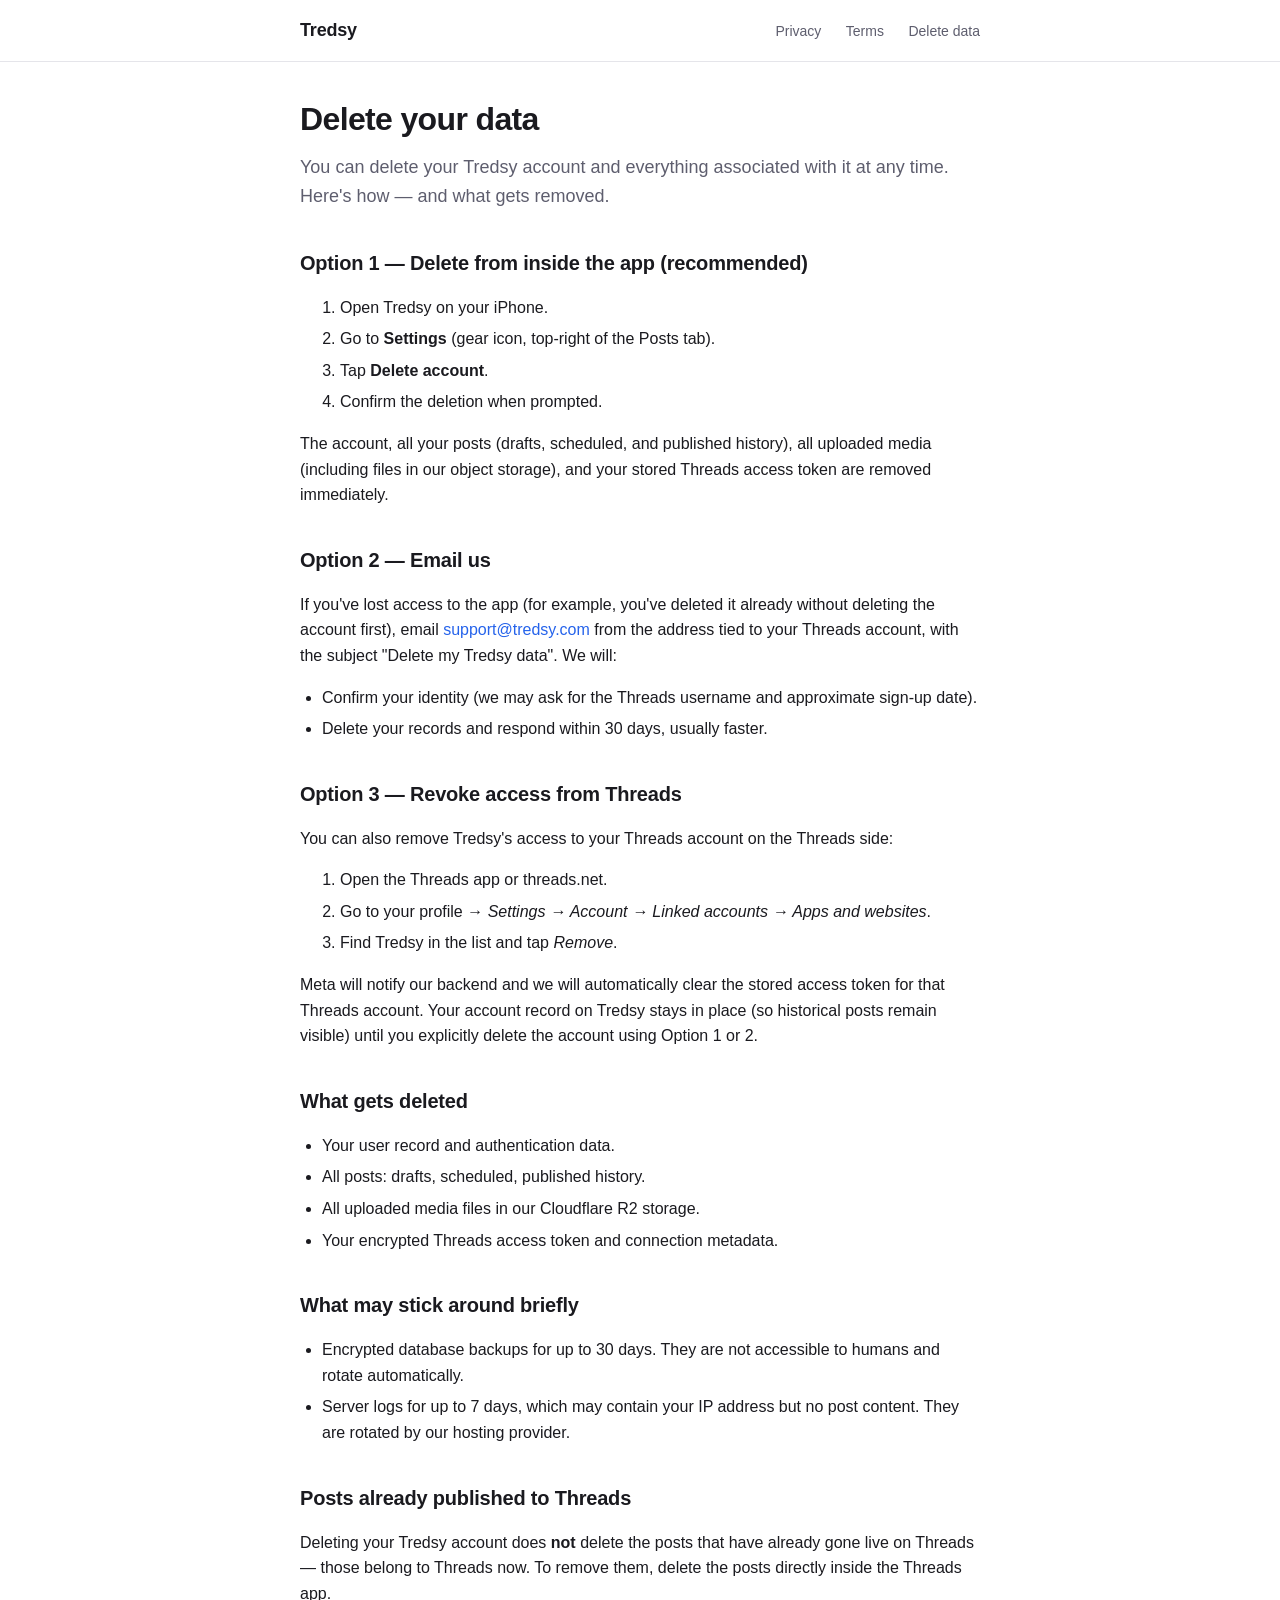
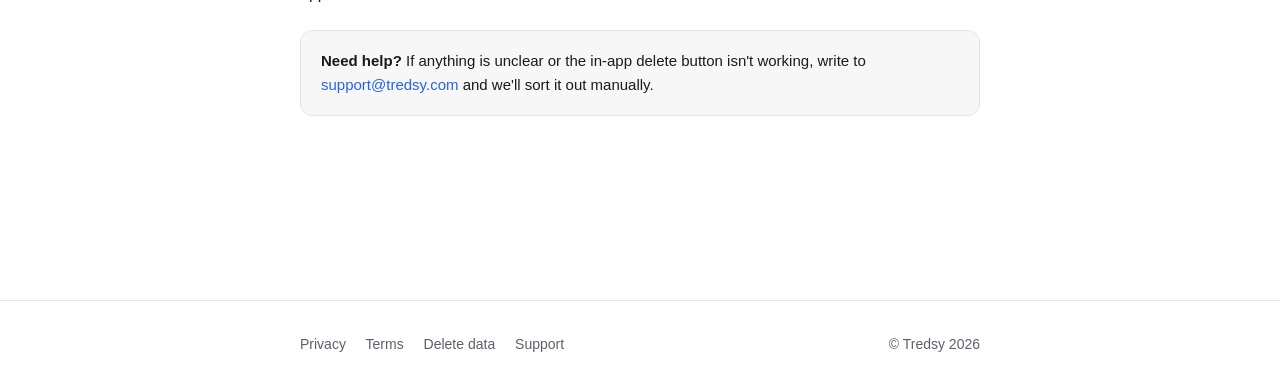
==== delete.html @ a8c064f0 "Initial site: landing + privacy + terms + delete Static HTML, single stylesheet, no framework. Deplo" ====
<!DOCTYPE html>
<html lang="en">
<head>
  <meta charset="UTF-8" />
  <meta name="viewport" content="width=device-width, initial-scale=1" />
  <title>Delete your data — Tredsy</title>
  <meta name="description" content="How to delete your Tredsy account and all associated data." />
  <link rel="stylesheet" href="/styles.css" />
</head>
<body>
  <header class="site-header">
    <div class="inner">
      <a class="brand" href="/">Tredsy</a>
      <nav>
        <a href="/privacy.html">Privacy</a>
        <a href="/terms.html">Terms</a>
        <a href="/delete.html">Delete data</a>
      </nav>
    </div>
  </header>

  <main class="container">
    <h1>Delete your data</h1>
    <p class="lead">
      You can delete your Tredsy account and everything associated with it
      at any time. Here's how — and what gets removed.
    </p>

    <h2>Option 1 — Delete from inside the app (recommended)</h2>
    <ol>
      <li>Open Tredsy on your iPhone.</li>
      <li>Go to <strong>Settings</strong> (gear icon, top-right of the Posts tab).</li>
      <li>Tap <strong>Delete account</strong>.</li>
      <li>Confirm the deletion when prompted.</li>
    </ol>
    <p>
      The account, all your posts (drafts, scheduled, and published
      history), all uploaded media (including files in our object storage),
      and your stored Threads access token are removed immediately.
    </p>

    <h2>Option 2 — Email us</h2>
    <p>
      If you've lost access to the app (for example, you've deleted it
      already without deleting the account first), email
      <a href="mailto:support@tredsy.com">support@tredsy.com</a> from the
      address tied to your Threads account, with the subject
      "Delete my Tredsy data". We will:
    </p>
    <ul>
      <li>Confirm your identity (we may ask for the Threads username and approximate sign-up date).</li>
      <li>Delete your records and respond within 30 days, usually faster.</li>
    </ul>

    <h2>Option 3 — Revoke access from Threads</h2>
    <p>
      You can also remove Tredsy's access to your Threads account on the
      Threads side:
    </p>
    <ol>
      <li>Open the Threads app or threads.net.</li>
      <li>Go to your profile → <em>Settings → Account → Linked accounts → Apps and websites</em>.</li>
      <li>Find Tredsy in the list and tap <em>Remove</em>.</li>
    </ol>
    <p>
      Meta will notify our backend and we will automatically clear the
      stored access token for that Threads account. Your account record on
      Tredsy stays in place (so historical posts remain visible) until you
      explicitly delete the account using Option 1 or 2.
    </p>

    <h2>What gets deleted</h2>
    <ul>
      <li>Your user record and authentication data.</li>
      <li>All posts: drafts, scheduled, published history.</li>
      <li>All uploaded media files in our Cloudflare R2 storage.</li>
      <li>Your encrypted Threads access token and connection metadata.</li>
    </ul>

    <h2>What may stick around briefly</h2>
    <ul>
      <li>
        Encrypted database backups for up to 30 days. They are not
        accessible to humans and rotate automatically.
      </li>
      <li>
        Server logs for up to 7 days, which may contain your IP address but
        no post content. They are rotated by our hosting provider.
      </li>
    </ul>

    <h2>Posts already published to Threads</h2>
    <p>
      Deleting your Tredsy account does <strong>not</strong> delete the
      posts that have already gone live on Threads — those belong to
      Threads now. To remove them, delete the posts directly inside the
      Threads app.
    </p>

    <div class="callout">
      <strong>Need help?</strong> If anything is unclear or the in-app
      delete button isn't working, write to
      <a href="mailto:support@tredsy.com">support@tredsy.com</a> and we'll
      sort it out manually.
    </div>
  </main>

  <footer class="site-footer">
    <div class="inner">
      <div>
        <a href="/privacy.html">Privacy</a>
        <a href="/terms.html">Terms</a>
        <a href="/delete.html">Delete data</a>
        <a href="mailto:support@tredsy.com">Support</a>
      </div>
      <div>© Tredsy 2026</div>
    </div>
  </footer>
</body>
</html>
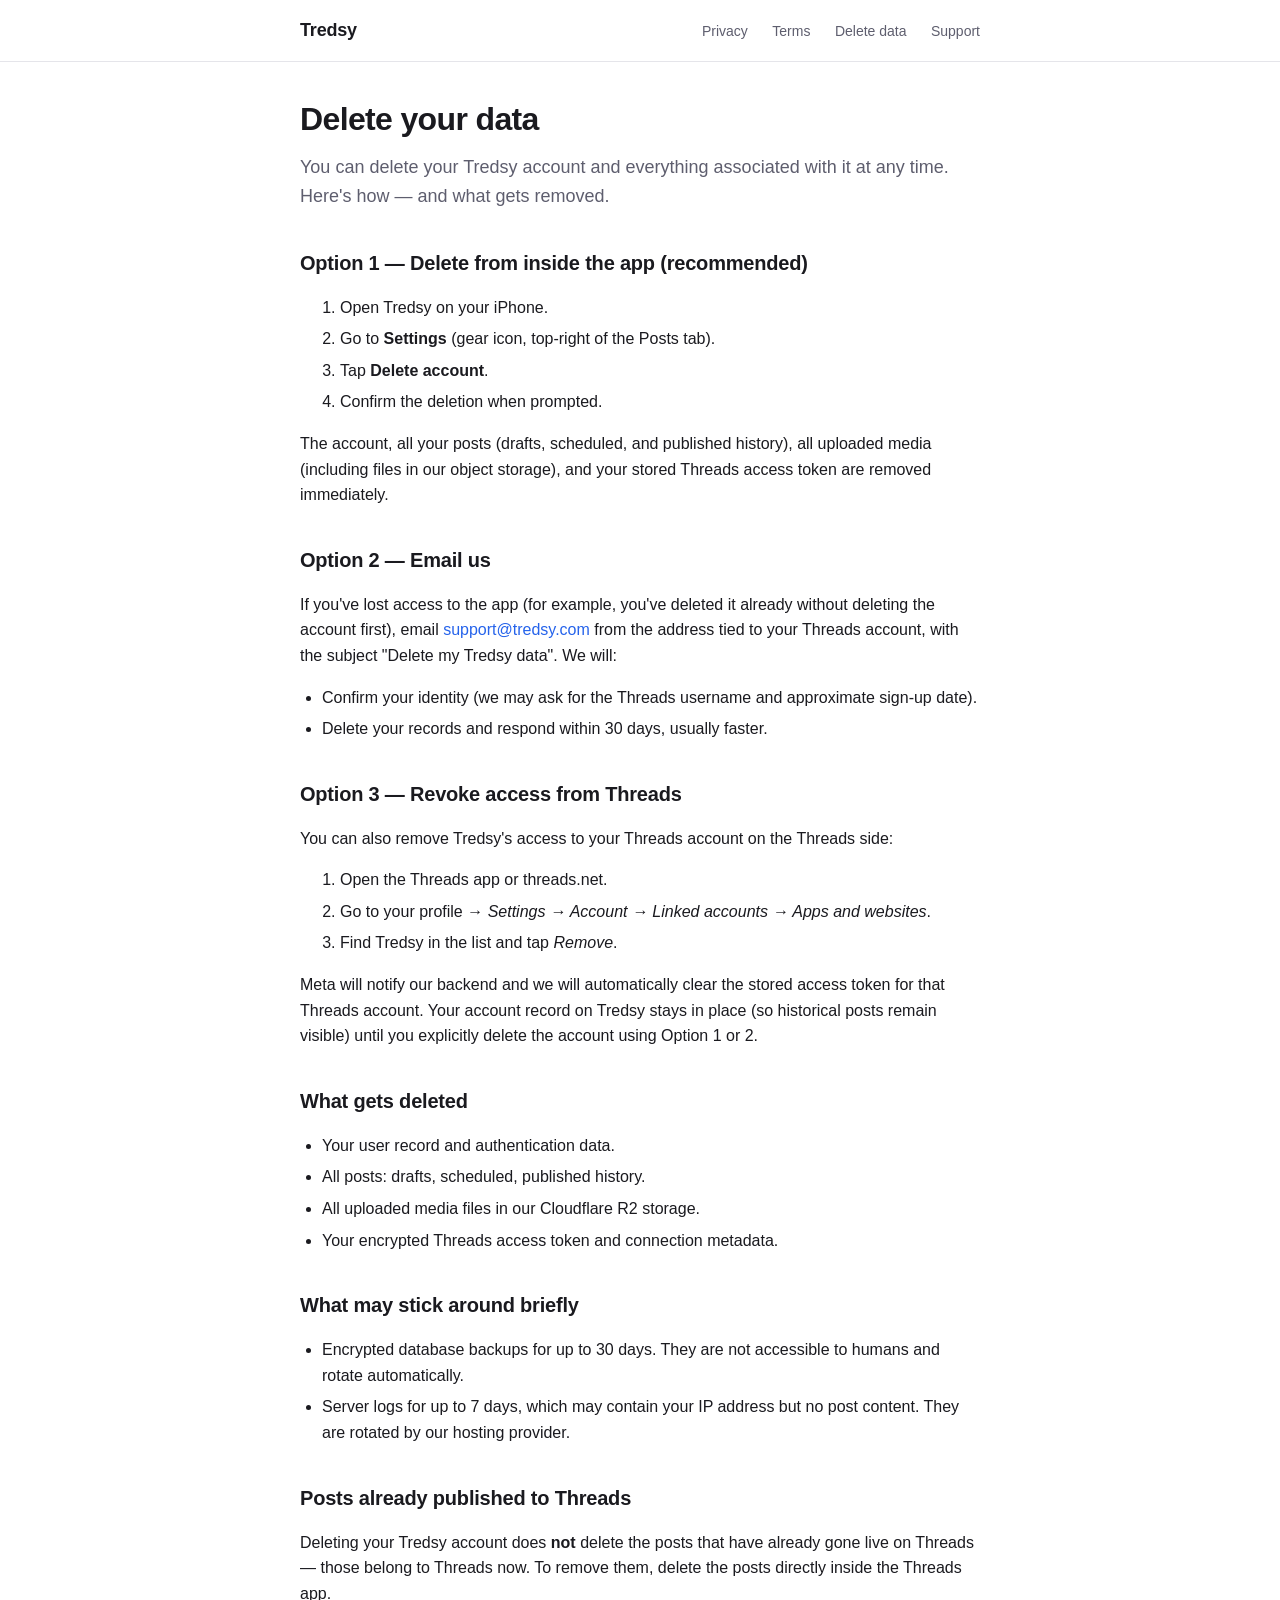
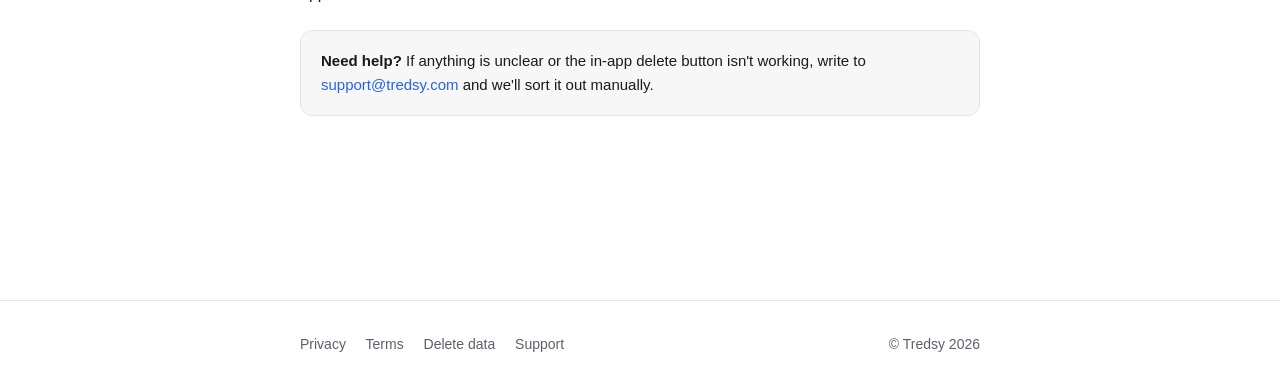
==== commit bb06d871: "Add /support.html with FAQ and link from nav/footer Apple App Store listing requires a Support URL; " ====
--- a/delete.html
+++ b/delete.html
@@ -5,6 +5,8 @@
   <meta name="viewport" content="width=device-width, initial-scale=1" />
   <title>Delete your data — Tredsy</title>
   <meta name="description" content="How to delete your Tredsy account and all associated data." />
+  <link rel="icon" type="image/png" href="/assets/tredsy-favicon.png" />
+  <link rel="apple-touch-icon" href="/assets/tredsy-app-icon.png" />
   <link rel="stylesheet" href="/styles.css" />
 </head>
 <body>
@@ -15,6 +17,7 @@
         <a href="/privacy.html">Privacy</a>
         <a href="/terms.html">Terms</a>
         <a href="/delete.html">Delete data</a>
+        <a href="/support.html">Support</a>
       </nav>
     </div>
   </header>
@@ -111,7 +114,7 @@
         <a href="/privacy.html">Privacy</a>
         <a href="/terms.html">Terms</a>
         <a href="/delete.html">Delete data</a>
-        <a href="mailto:support@tredsy.com">Support</a>
+        <a href="/support.html">Support</a>
       </div>
       <div>© Tredsy 2026</div>
     </div>
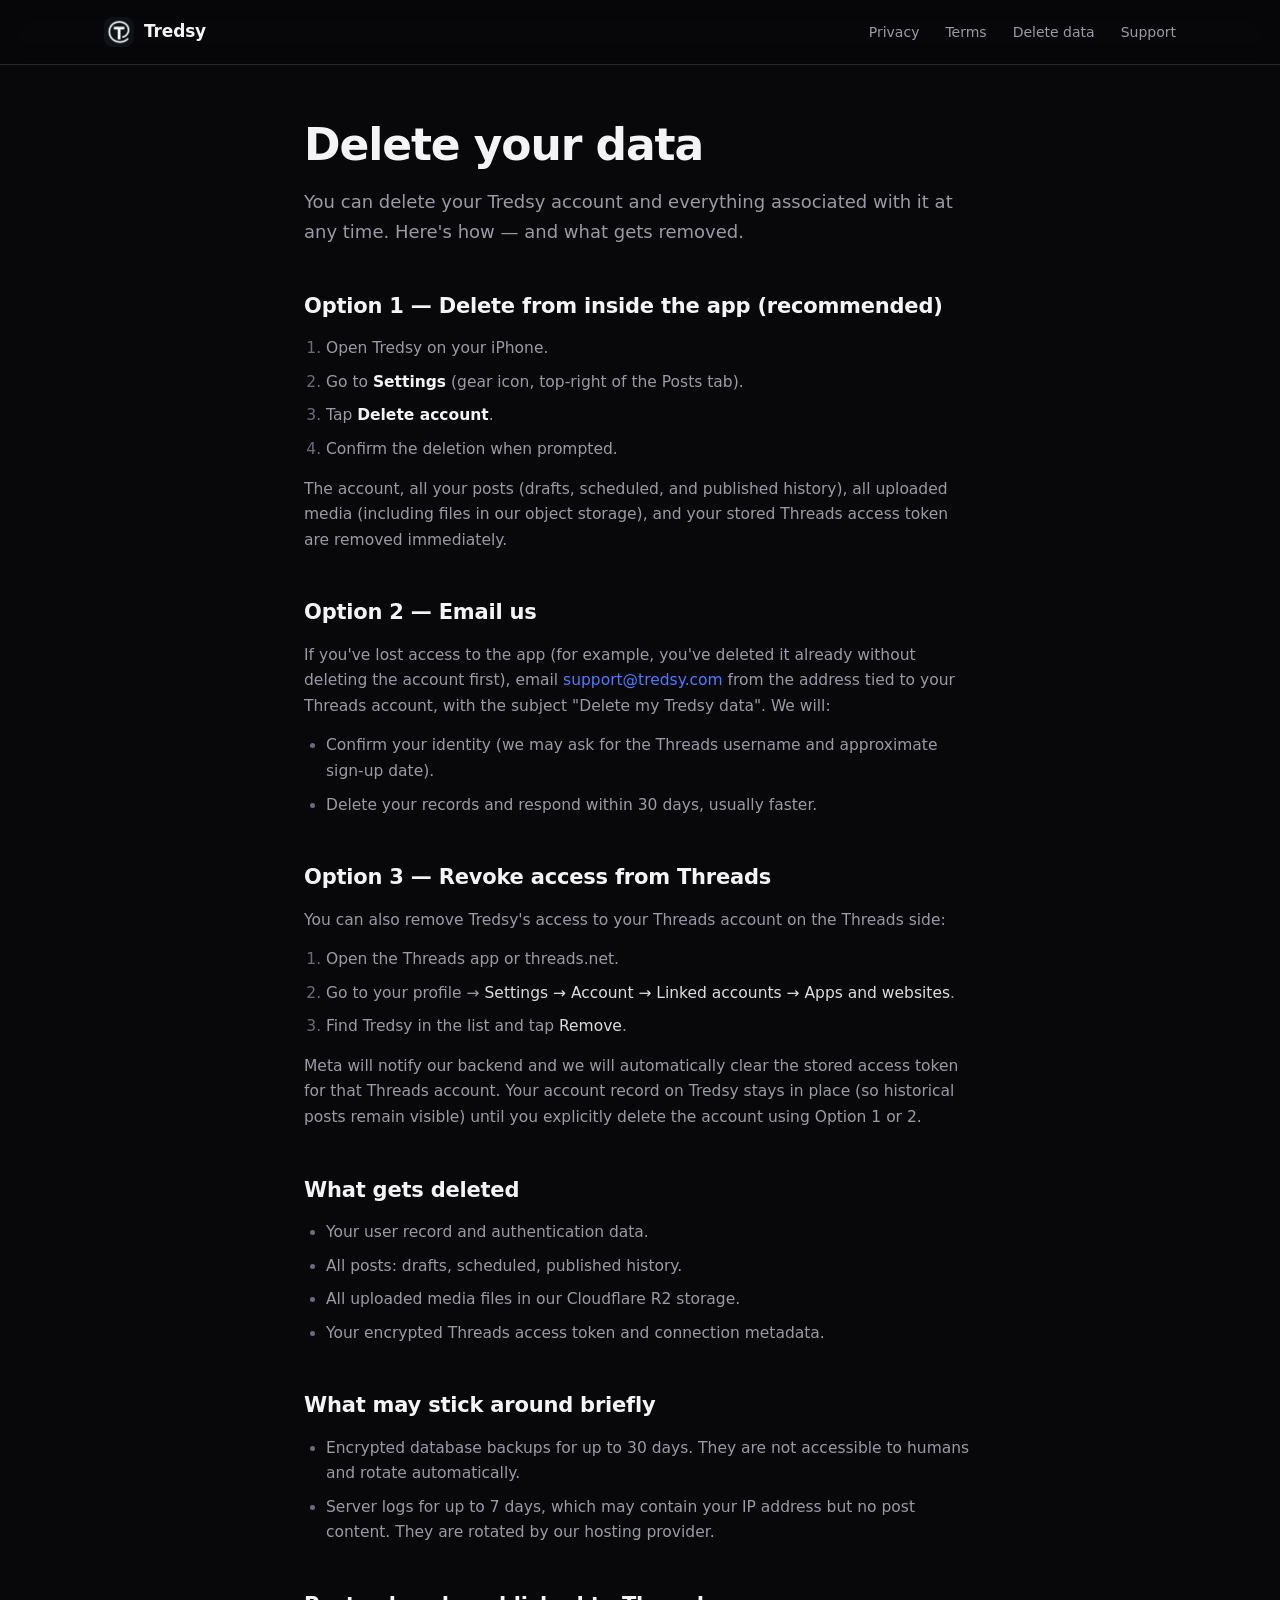
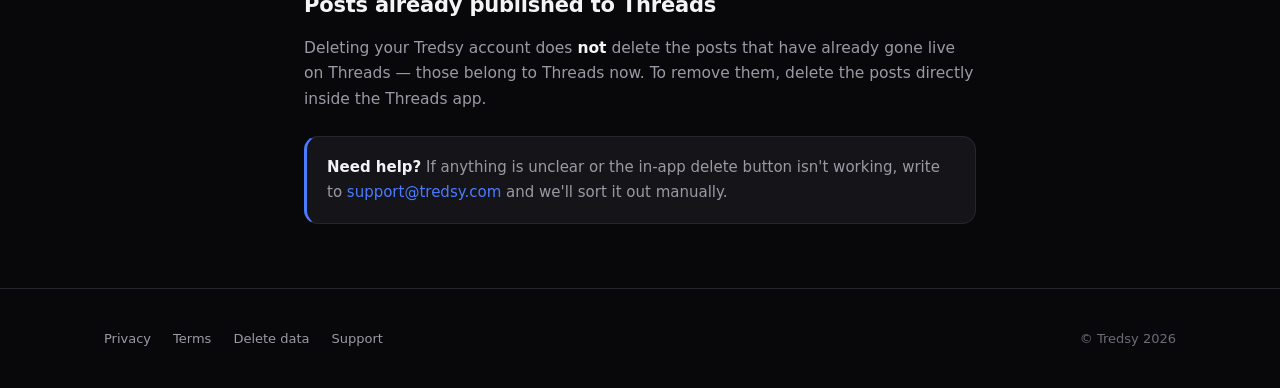
==== commit 01a61845: "Redesign the site around a dark, product-first landing The old landing was a light marketing page wh" ====
--- a/delete.html
+++ b/delete.html
@@ -7,12 +7,15 @@
   <meta name="description" content="How to delete your Tredsy account and all associated data." />
   <link rel="icon" type="image/png" href="/assets/tredsy-favicon.png" />
   <link rel="apple-touch-icon" href="/assets/tredsy-app-icon.png" />
-  <link rel="stylesheet" href="/styles.css" />
+  <link rel="stylesheet" href="/styles.css?v=20260805" />
 </head>
 <body>
   <header class="site-header">
     <div class="inner">
-      <a class="brand" href="/">Tredsy</a>
+      <a class="brand" href="/" aria-label="Tredsy home">
+        <img src="/assets/tredsy-app-icon.png" alt="" />
+        <span>Tredsy</span>
+      </a>
       <nav>
         <a href="/privacy.html">Privacy</a>
         <a href="/terms.html">Terms</a>
--- a/styles.css
+++ b/styles.css
@@ -0,0 +1,595 @@
+/*
+  Tredsy — dark design system.
+
+  One stylesheet for the whole site: the landing page and the document
+  pages (privacy / terms / support / delete) share the same tokens and
+  chrome, so the site reads as one product rather than two.
+
+  Dark is not a preference here, it's the brand: the iOS app is dark, so
+  the site is too. That's why there is no prefers-color-scheme switch —
+  these values are the only theme.
+*/
+
+:root {
+  --bg: #08080a;
+  --bg-2: #0e0e11;
+  --card: #141419;
+  --border: #26262e;
+  --border-2: #33333d;
+  --text: #f4f4f6;
+  --muted: #9a9aa5;
+  --muted-2: #6c6c78;
+  --accent: #4b7bff;
+  --accent-soft: rgba(75, 123, 255, 0.14);
+  --radius: 18px;
+  --max-width: 1120px;
+  /* Document pages stay narrow — long legal copy is unreadable at the
+     full landing width. */
+  --prose-width: 720px;
+}
+
+* { box-sizing: border-box; margin: 0; padding: 0; }
+
+html {
+  -webkit-text-size-adjust: 100%;
+  scroll-behavior: smooth;
+}
+
+body {
+  background: var(--bg);
+  color: var(--text);
+  font-family: -apple-system, BlinkMacSystemFont, "SF Pro Display", "Segoe UI",
+    Inter, system-ui, sans-serif;
+  -webkit-font-smoothing: antialiased;
+  line-height: 1.5;
+  overflow-x: hidden;
+}
+
+a { color: inherit; text-decoration: none; }
+.muted { color: var(--muted); }
+.accent { color: var(--accent); }
+
+/* ─────────────────────────────────────────────
+   Shared chrome: header + footer
+   ───────────────────────────────────────────── */
+
+.site-header {
+  position: sticky;
+  top: 0;
+  z-index: 50;
+  background: rgba(8, 8, 10, 0.72);
+  backdrop-filter: saturate(160%) blur(14px);
+  border-bottom: 1px solid var(--border);
+}
+
+.site-header .inner,
+.site-footer .inner {
+  max-width: var(--max-width);
+  margin: 0 auto;
+  padding: 0 24px;
+}
+
+.site-header .inner {
+  display: flex;
+  align-items: center;
+  justify-content: space-between;
+  height: 64px;
+  gap: 20px;
+}
+
+.brand {
+  display: inline-flex;
+  align-items: center;
+  gap: 10px;
+  font-weight: 700;
+  font-size: 17px;
+  letter-spacing: -0.01em;
+}
+
+.brand img {
+  width: 30px;
+  height: 30px;
+  border-radius: 9px;
+}
+
+.site-header nav {
+  display: flex;
+  align-items: center;
+  gap: 26px;
+}
+
+.site-header nav a {
+  color: var(--muted);
+  font-size: 14px;
+  font-weight: 500;
+  transition: color 0.15s;
+}
+
+.site-header nav a:hover,
+.site-header nav a[aria-current="page"] { color: var(--text); }
+
+.language-switch {
+  display: inline-flex;
+  border: 1px solid var(--border-2);
+  border-radius: 999px;
+  overflow: hidden;
+  font-size: 12px;
+  font-weight: 700;
+}
+
+.language-switch a {
+  padding: 5px 12px;
+  color: var(--muted);
+  transition: background 0.15s, color 0.15s;
+}
+
+.language-switch a[aria-current="true"] {
+  background: var(--text);
+  color: var(--bg);
+}
+
+.site-footer {
+  border-top: 1px solid var(--border);
+  padding: 40px 0;
+  margin-top: 40px;
+}
+
+.site-footer .inner {
+  display: flex;
+  justify-content: space-between;
+  align-items: center;
+  gap: 20px;
+  flex-wrap: wrap;
+  color: var(--muted-2);
+  font-size: 13px;
+}
+
+.site-footer .inner > div:first-child {
+  display: flex;
+  gap: 22px;
+  flex-wrap: wrap;
+}
+
+.site-footer a { color: var(--muted); }
+.site-footer a:hover { color: var(--text); }
+
+@media (max-width: 720px) {
+  .site-header nav { gap: 14px; }
+  /* Keep only the language switch on narrow screens; the page links
+     stay reachable in the footer. */
+  .site-header nav > a { display: none; }
+  .site-footer .inner { justify-content: center; text-align: center; }
+}
+
+/* ─────────────────────────────────────────────
+   Document pages (privacy / terms / support / delete)
+   ───────────────────────────────────────────── */
+
+main.container {
+  max-width: var(--prose-width);
+  margin: 0 auto;
+  padding: 56px 24px 24px;
+}
+
+main.container h1 {
+  font-size: clamp(32px, 5vw, 44px);
+  line-height: 1.1;
+  letter-spacing: -0.025em;
+  font-weight: 800;
+}
+
+main.container h2 {
+  margin-top: 44px;
+  font-size: 21px;
+  font-weight: 700;
+  letter-spacing: -0.01em;
+}
+
+main.container h3 {
+  margin-top: 30px;
+  font-size: 17px;
+  font-weight: 650;
+}
+
+main.container p,
+main.container ul,
+main.container ol {
+  margin-top: 14px;
+  color: var(--muted);
+  font-size: 15.5px;
+  line-height: 1.65;
+}
+
+main.container ul,
+main.container ol { padding-left: 22px; }
+main.container li { margin-top: 8px; }
+main.container li::marker { color: var(--muted-2); }
+
+main.container strong { color: var(--text); font-weight: 650; }
+main.container em { color: var(--text); font-style: normal; opacity: 0.9; }
+main.container a { color: var(--accent); }
+main.container a:hover { text-decoration: underline; }
+
+main.container .lead {
+  margin-top: 18px;
+  font-size: 18px;
+  color: var(--muted);
+}
+
+main.container .muted {
+  font-size: 13.5px;
+  color: var(--muted-2);
+}
+
+.callout {
+  margin-top: 24px;
+  border: 1px solid var(--border);
+  border-left: 3px solid var(--accent);
+  border-radius: 14px;
+  background: var(--card);
+  padding: 18px 20px;
+  color: var(--muted);
+  font-size: 15px;
+  line-height: 1.65;
+}
+
+.callout strong { color: var(--text); }
+.callout a { color: var(--accent); }
+
+code {
+  font-family: ui-monospace, SFMono-Regular, "SF Mono", Menlo, monospace;
+  font-size: 0.9em;
+  background: var(--card);
+  border: 1px solid var(--border);
+  border-radius: 6px;
+  padding: 2px 6px;
+}
+
+/* ─────────────────────────────────────────────
+   Landing: shared bits
+   ───────────────────────────────────────────── */
+
+.wrap {
+  max-width: var(--max-width);
+  margin: 0 auto;
+  padding: 0 24px;
+}
+
+/* Ambient glow behind the hero and the closing CTA. Purely decorative,
+   so it never intercepts clicks. */
+.glow {
+  position: absolute;
+  inset: 0;
+  overflow: hidden;
+  pointer-events: none;
+  z-index: 0;
+}
+
+.glow::before {
+  content: "";
+  position: absolute;
+  top: -240px;
+  left: 50%;
+  transform: translateX(-50%);
+  width: 900px;
+  height: 620px;
+  border-radius: 50%;
+  background: radial-gradient(closest-side, rgba(75, 123, 255, 0.22), transparent 70%);
+  filter: blur(20px);
+}
+
+.btn {
+  display: inline-flex;
+  align-items: center;
+  gap: 10px;
+  background: var(--text);
+  color: var(--bg);
+  font-weight: 650;
+  font-size: 15px;
+  padding: 14px 22px;
+  border-radius: 999px;
+  transition: transform 0.12s;
+}
+
+.btn:hover { transform: translateY(-1px); }
+
+.text-link { color: var(--muted); font-weight: 600; font-size: 15px; }
+.text-link:hover { color: var(--text); }
+
+.cta-row {
+  margin-top: 34px;
+  display: flex;
+  align-items: center;
+  gap: 20px;
+  flex-wrap: wrap;
+}
+
+/* ─────────────────────────────────────────────
+   Landing: hero
+   ───────────────────────────────────────────── */
+
+.hero { position: relative; padding: 96px 0 40px; }
+
+.hero-grid {
+  position: relative;
+  z-index: 1;
+  display: grid;
+  grid-template-columns: 1.05fr 0.95fr;
+  gap: 48px;
+  align-items: center;
+}
+
+.eyebrow {
+  display: inline-flex;
+  align-items: center;
+  gap: 8px;
+  margin-bottom: 24px;
+  padding: 6px 12px;
+  border-radius: 999px;
+  background: var(--accent-soft);
+  color: var(--accent);
+  font-size: 12.5px;
+  font-weight: 700;
+  letter-spacing: 0.08em;
+  text-transform: uppercase;
+}
+
+.hero h1 {
+  font-size: clamp(40px, 6vw, 68px);
+  line-height: 1.03;
+  letter-spacing: -0.03em;
+  font-weight: 800;
+}
+
+.subhead {
+  margin-top: 22px;
+  max-width: 30ch;
+  color: var(--muted);
+  font-size: clamp(16px, 2vw, 19px);
+}
+
+@media (max-width: 860px) {
+  .hero { padding-top: 64px; }
+  .hero-grid { grid-template-columns: 1fr; gap: 40px; }
+  .subhead { max-width: none; }
+}
+
+/* ─────────────────────────────────────────────
+   Landing: device mockup
+   ───────────────────────────────────────────── */
+
+.device {
+  justify-self: center;
+  width: 300px;
+  max-width: 84vw;
+  aspect-ratio: 300 / 620;
+  padding: 12px;
+  border-radius: 44px;
+  border: 1px solid #34343e;
+  background: linear-gradient(160deg, #26262e, #101014);
+  box-shadow: 0 40px 90px -30px rgba(0, 0, 0, 0.8),
+    0 0 0 1px rgba(255, 255, 255, 0.02) inset;
+}
+
+.device-screen {
+  position: relative;
+  display: flex;
+  flex-direction: column;
+  width: 100%;
+  height: 100%;
+  border-radius: 34px;
+  border: 1px solid #22222a;
+  background: radial-gradient(120% 80% at 50% 0%, #16161c, #0b0b0f);
+  overflow: hidden;
+}
+
+.island {
+  position: absolute;
+  top: 12px;
+  left: 50%;
+  transform: translateX(-50%);
+  width: 96px;
+  height: 26px;
+  border-radius: 999px;
+  background: #000;
+}
+
+.scr-pad {
+  display: flex;
+  flex-direction: column;
+  gap: 12px;
+  padding: 46px 16px 16px;
+}
+
+.scr-label {
+  display: block;
+  color: var(--muted-2);
+  font-size: 10px;
+  font-weight: 800;
+  letter-spacing: 0.08em;
+  text-transform: uppercase;
+}
+
+.scr-title { font-size: 22px; font-weight: 800; letter-spacing: -0.02em; }
+
+.scr-tiles { display: flex; gap: 8px; }
+
+.scr-tile {
+  flex: 1;
+  border: 1px solid var(--border);
+  border-radius: 14px;
+  background: var(--card);
+  padding: 10px;
+}
+
+.scr-tile span {
+  display: block;
+  color: var(--muted);
+  font-size: 9px;
+  font-weight: 700;
+}
+
+.scr-tile b { display: block; margin-top: 2px; font-size: 18px; }
+
+.scr-card {
+  border: 1px solid var(--border);
+  border-radius: 16px;
+  background: var(--card);
+  padding: 12px;
+}
+
+.scr-card .row {
+  display: flex;
+  justify-content: space-between;
+  align-items: center;
+}
+
+.scr-card p {
+  margin-top: 8px;
+  color: #d7d7de;
+  font-size: 12px;
+  line-height: 1.4;
+}
+
+.chip { color: var(--accent); font-size: 10px; font-weight: 800; }
+
+/* ─────────────────────────────────────────────
+   Landing: sections
+   ───────────────────────────────────────────── */
+
+section.block {
+  position: relative;
+  padding: 84px 0;
+  border-top: 1px solid var(--border);
+}
+
+.sec-eyebrow {
+  color: var(--accent);
+  font-size: 12.5px;
+  font-weight: 800;
+  letter-spacing: 0.08em;
+  text-transform: uppercase;
+}
+
+section.block h2 {
+  margin-top: 14px;
+  max-width: 20ch;
+  font-size: clamp(28px, 4vw, 42px);
+  line-height: 1.08;
+  letter-spacing: -0.02em;
+  font-weight: 800;
+}
+
+section.block .lead {
+  margin-top: 16px;
+  max-width: 56ch;
+  color: var(--muted);
+  font-size: 17px;
+}
+
+.steps {
+  margin-top: 44px;
+  display: grid;
+  grid-template-columns: repeat(3, 1fr);
+  gap: 20px;
+}
+
+.step {
+  border: 1px solid var(--border);
+  border-radius: var(--radius);
+  background: var(--card);
+  padding: 22px;
+}
+
+.step .n { color: var(--accent); font-size: 13px; font-weight: 800; }
+.step h3 { margin-top: 12px; font-size: 18px; font-weight: 700; letter-spacing: -0.01em; }
+.step p { margin-top: 8px; color: var(--muted); font-size: 14px; }
+
+/* Placeholder frame for a real app screenshot. Drop an <img> inside
+   once the screenshots are captured — the frame keeps the layout
+   stable either way. */
+.shot {
+  display: grid;
+  place-items: center;
+  margin-top: 16px;
+  aspect-ratio: 16 / 10;
+  border: 1px solid var(--border);
+  border-radius: 12px;
+  background: linear-gradient(160deg, #17171d, #0c0c10);
+  color: var(--muted-2);
+  font-size: 11px;
+  overflow: hidden;
+}
+
+.shot img { width: 100%; height: 100%; object-fit: cover; }
+
+.features {
+  margin-top: 44px;
+  display: grid;
+  grid-template-columns: repeat(2, 1fr);
+  gap: 20px;
+}
+
+.feature {
+  border: 1px solid var(--border);
+  border-radius: var(--radius);
+  background: linear-gradient(160deg, var(--card), var(--bg-2));
+  padding: 24px;
+}
+
+.feature .ic {
+  display: grid;
+  place-items: center;
+  width: 40px;
+  height: 40px;
+  border-radius: 11px;
+  background: var(--accent-soft);
+  font-size: 20px;
+}
+
+.feature h3 { margin-top: 16px; font-size: 18px; font-weight: 700; }
+.feature p { margin-top: 8px; color: var(--muted); font-size: 14.5px; }
+
+.aud {
+  margin-top: 40px;
+  display: grid;
+  grid-template-columns: repeat(3, 1fr);
+  gap: 20px;
+}
+
+.aud div { border-top: 1px solid var(--border-2); padding-top: 18px; }
+.aud h3 { font-size: 17px; font-weight: 700; }
+.aud p { margin-top: 6px; color: var(--muted); font-size: 14px; }
+
+.final { position: relative; text-align: center; padding: 110px 0; overflow: hidden; }
+.final h2 { margin: 0 auto; max-width: 16ch; }
+.final .cta-row { justify-content: center; }
+
+@media (max-width: 860px) {
+  section.block { padding: 64px 0; }
+  .steps { grid-template-columns: 1fr; }
+}
+
+@media (max-width: 720px) {
+  .features,
+  .aud { grid-template-columns: 1fr; }
+}
+
+/* ─────────────────────────────────────────────
+   Scroll reveal
+   ───────────────────────────────────────────── */
+
+/* Hidden only once the script has marked the document — a JS failure
+   leaves every section visible instead of a blank page. */
+.js .reveal {
+  opacity: 0;
+  transform: translateY(18px);
+  transition: opacity 0.6s ease, transform 0.6s ease;
+}
+
+.js .reveal.in { opacity: 1; transform: none; }
+
+@media (prefers-reduced-motion: reduce) {
+  .js .reveal { opacity: 1; transform: none; transition: none; }
+  html { scroll-behavior: auto; }
+}
